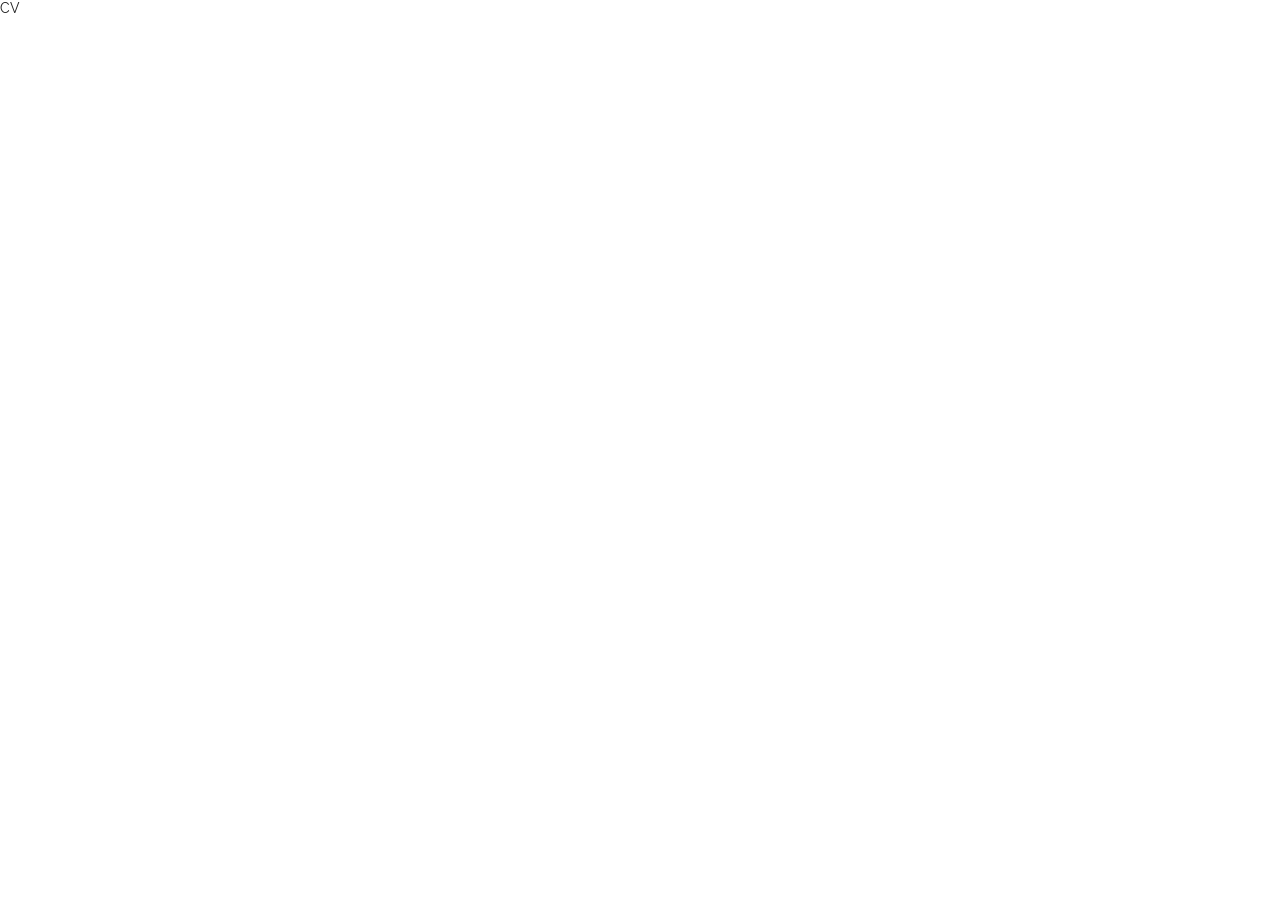
==== cv.html @ 83dac3f7 "Initial commit" ====
<!doctype html>
<html lang="en">
    <head>
        <meta charset="UTF-8" />
        <meta name="viewport" content="width=device-width, initial-scale=1.0" />
        <title>Peder Frang — CV</title>
        <link rel="preconnect" href="https://fonts.googleapis.com" />
        <link rel="preconnect" href="https://fonts.gstatic.com" crossorigin />
        <link
            href="https://fonts.googleapis.com/css2?family=Raleway:wght@400;500;600;700;800&display=swap"
            rel="stylesheet"
        />
        <link rel="stylesheet" href="styles.css" />
        <link rel="icon" href="data:image/svg+xml,<svg xmlns=%22http://www.w3.org/2000/svg%22 viewBox=%220 0 100 100%22><text y=%22.9em%22 font-size=%2290%22>🤓</text></svg>" />
    </head>
    <body>
        CV
    </body>
</html>
---- styles.css ----
/* =============================
   RESET & BASE
   ============================= */
*,
*::before,
*::after {
    box-sizing: border-box;
    margin: 0;
    padding: 0;
}

:root {
    --bg: #ffffff;
    --text: #1f1f1f;
    --muted: #888888;
    --accent: #c97d4a; /* warm amber — dates & sidebar labels */
    --border: #e2e2e2;
    --timeline: #d0d0d0;
    --page-bg: #f5f2ef;
    --font: "Raleway", "Inter", "Segoe UI", sans-serif;
    --sidebar-w: 228px;
}

html {
    font-size: 13.5px;
    font-family: var(--font);
    color: var(--text);
}

body {
    min-height: 100vh;
    width: 100%;
}

.header {
    height: 40px;
    width: 100%;
    > nav {
        height: 100%;
        display: flex;
        gap: 8px;
        align-items: center;
        justify-content: center;
    }
}

/* =============================
   PAGE WRAPPER
   ============================= */

.wrapper {
    display: flex;
    justify-content: center;
    align-items: center;
    padding: 2.5rem 1rem;
}
.cv-page {
    width: 100%;
    max-width: 900px;
    background: var(--bg);
    box-shadow: 0 4px 32px rgba(0, 0, 0, 0.12);
    display: grid;
    grid-template-columns: var(--sidebar-w) 1fr;
    grid-template-rows: auto 1fr;
}

/* =============================
   HEADER (full-width)
   ============================= */
.cv-header {
    grid-column: 1 / -1;
    background: var(--bg);
    padding: 2rem 2rem 1.6rem;
    display: flex;
    flex-direction: column;
    align-items: center;
    gap: 0.4rem;
    border-bottom: 1px solid var(--border);
}

.cv-header__photo {
    width: 80px;
    height: 80px;
    border-radius: 50%;
    overflow: hidden;
    background: #e6e0d8;
    display: flex;
    align-items: center;
    justify-content: center;
    margin-bottom: 0.7rem;
    flex-shrink: 0;
}

.cv-header__photo img {
    width: 100%;
    height: 100%;
    object-fit: cover;
}

.cv-header__initials {
    font-size: 1.5rem;
    font-weight: 700;
    color: #a89880;
    letter-spacing: 0.05em;
}

.cv-header__name {
    font-size: 1.9rem;
    font-weight: 700;
    letter-spacing: 0.22em;
    text-transform: uppercase;
    color: var(--text);
    line-height: 1;
}

.cv-header__meta {
    display: flex;
    align-items: center;
    flex-wrap: wrap;
    justify-content: center;
    font-size: 0.72rem;
    font-weight: 600;
    letter-spacing: 0.1em;
    text-transform: uppercase;
    color: var(--text);
    margin-top: 0.35rem;
    gap: 0;
}

.cv-header__meta-item {
    display: flex;
    align-items: center;
    gap: 0.3rem;
    white-space: nowrap;
}

.cv-header__meta-sep {
    display: inline-block;
    margin: 0 0.8rem;
    color: var(--border);
    font-size: 0.75rem;
}

/* =============================
   SIDEBAR
   ============================= */
.cv-sidebar {
    background: var(--bg);
    padding: 2rem 1.6rem;
    border-right: 1px solid var(--border);
    display: flex;
    flex-direction: column;
    gap: 2rem;
}

.sidebar-section__heading {
    font-size: 0.62rem;
    font-weight: 700;
    letter-spacing: 0.2em;
    text-transform: uppercase;
    color: var(--text);
    text-align: center;
    display: flex;
    align-items: center;
    justify-content: center;
    gap: 0.55rem;
    margin-bottom: 0.9rem;
}

.sidebar-section__heading::before,
.sidebar-section__heading::after {
    content: "◦";
    font-size: 0.65rem;
    color: var(--text);
}

/* DETAILS */
.details-list {
    list-style: none;
    text-align: center;
    display: flex;
    flex-direction: column;
    gap: 0;
}

.details-list li {
    font-size: 0.82rem;
    color: var(--text);
    line-height: 1.6;
}

.details-list li.detail-label {
    font-size: 0.7rem;
    color: var(--accent);
    margin-top: 0.65rem;
    font-weight: 500;
}

.details-list a {
    color: var(--text);
    text-decoration: underline;
    text-underline-offset: 2px;
}

/* LINKS */
.links-list {
    list-style: none;
    text-align: center;
    display: flex;
    flex-direction: column;
    gap: 0.45rem;
}

.links-list a {
    color: var(--text);
    text-decoration: underline;
    text-underline-offset: 2px;
    font-size: 0.84rem;
    font-weight: 500;
}

.links-list a:hover {
    color: var(--accent);
}

/* SKILLS */
.skills-group {
    margin-bottom: 1rem;
}

.skills-group:last-child {
    margin-bottom: 0;
}

.skills-group__heading {
    font-size: 0.6rem;
    font-weight: 700;
    letter-spacing: 0.15em;
    text-transform: uppercase;
    color: var(--accent);
    text-align: center;
    margin-bottom: 0.3rem;
}

.skills-list {
    list-style: none;
    text-align: center;
    display: flex;
    flex-direction: column;
    gap: 0.25rem;
}

.skills-list li {
    font-size: 0.84rem;
    color: var(--text);
}

/* =============================
   MAIN CONTENT
   ============================= */
.cv-main {
    padding: 2rem 2.2rem 2.5rem;
    display: flex;
    flex-direction: column;
    gap: 2.2rem;
}

/* Section headings */
.main-section__heading {
    font-size: 0.7rem;
    font-weight: 700;
    letter-spacing: 0.2em;
    text-transform: uppercase;
    color: var(--text);
    border-bottom: 1px solid var(--border);
    padding-bottom: 0.4rem;
    margin-bottom: 1.1rem;
    display: flex;
    align-items: center;
    gap: 0.55rem;
}

.section-icon {
    font-size: 0.9rem;
    line-height: 1;
    opacity: 0.85;
    flex-shrink: 0;
}

/* PROFILE */
.profile-text {
    font-size: 0.875rem;
    line-height: 1.75;
    color: var(--text);
    font-weight: 600;
    padding-left: 1.1rem;
    border-left: 2.5px solid var(--border);
}

/* =============================
   TIMELINE
   ============================= */
.timeline {
    position: relative;
    padding-left: 1.3rem;
}

/* vertical connecting line */
.timeline::before {
    content: "";
    position: absolute;
    left: 0.22rem;
    top: 0.55rem;
    bottom: 0.6rem;
    width: 1px;
    background: var(--timeline);
}

.timeline-item {
    position: relative;
    padding-bottom: 1.6rem;
}

.timeline-item:last-child {
    padding-bottom: 0;
}

/* diamond dot */
.timeline-item::before {
    content: "";
    position: absolute;
    left: -1.08rem;
    top: 0.36rem;
    width: 0.5rem;
    height: 0.5rem;
    background: var(--bg);
    border: 1.5px solid var(--timeline);
    transform: rotate(45deg);
}

/* JOB */
.job__title-line {
    font-size: 0.9rem;
    font-weight: 700;
    color: var(--text);
    line-height: 1.35;
}

.job__period {
    font-size: 0.78rem;
    color: var(--accent);
    margin-top: 0.12rem;
    margin-bottom: 0.55rem;
}

.job__description {
    font-size: 0.84rem;
    line-height: 1.65;
    color: var(--text);
    margin-bottom: 0.55rem;
}

.job__highlights {
    display: flex;
    flex-direction: column;
    gap: 0.7rem;
}

.highlight__project {
    font-size: 0.88rem;
    font-weight: 700;
    color: var(--text);
    margin-bottom: 0.4rem;
}

.highlight__bullets {
    list-style: none;
    display: flex;
    flex-direction: column;
    gap: 0.3rem;
}

.highlight__bullets li {
    font-size: 0.84rem;
    line-height: 1.55;
    color: var(--text);
    padding-left: 1rem;
    position: relative;
}

.highlight__bullets li::before {
    content: "•";
    position: absolute;
    left: 0;
    color: var(--text);
}

/* EDUCATION */
.edu-item__title-line {
    font-size: 0.9rem;
    font-weight: 700;
    color: var(--text);
}

.edu-item__period {
    font-size: 0.78rem;
    color: var(--accent);
    margin-top: 0.12rem;
}

/* =============================
   LOADING / ERROR STATE
   ============================= */
.loading {
    grid-column: 1 / -1;
    text-align: center;
    padding: 4rem;
    color: var(--muted);
    font-size: 1rem;
}

/* =============================
   PRINT STYLES
   ============================= */
@media print {
    body {
        background: none;
        padding: 0;
    }
    .cv-page {
        box-shadow: none;
        max-width: 100%;
    }
}

/* =============================
   RESPONSIVE (narrow screens)
   ============================= */
@media (max-width: 640px) {
    .cv-page {
        grid-template-columns: 1fr;
    }
    .cv-sidebar {
        border-right: none;
        border-bottom: 1px solid var(--border);
    }
    .cv-main {
        padding: 1.5rem;
    }
    .cv-header__meta {
        flex-direction: column;
        gap: 0.3rem;
    }
    .cv-header__meta-sep {
        display: none;
    }
}
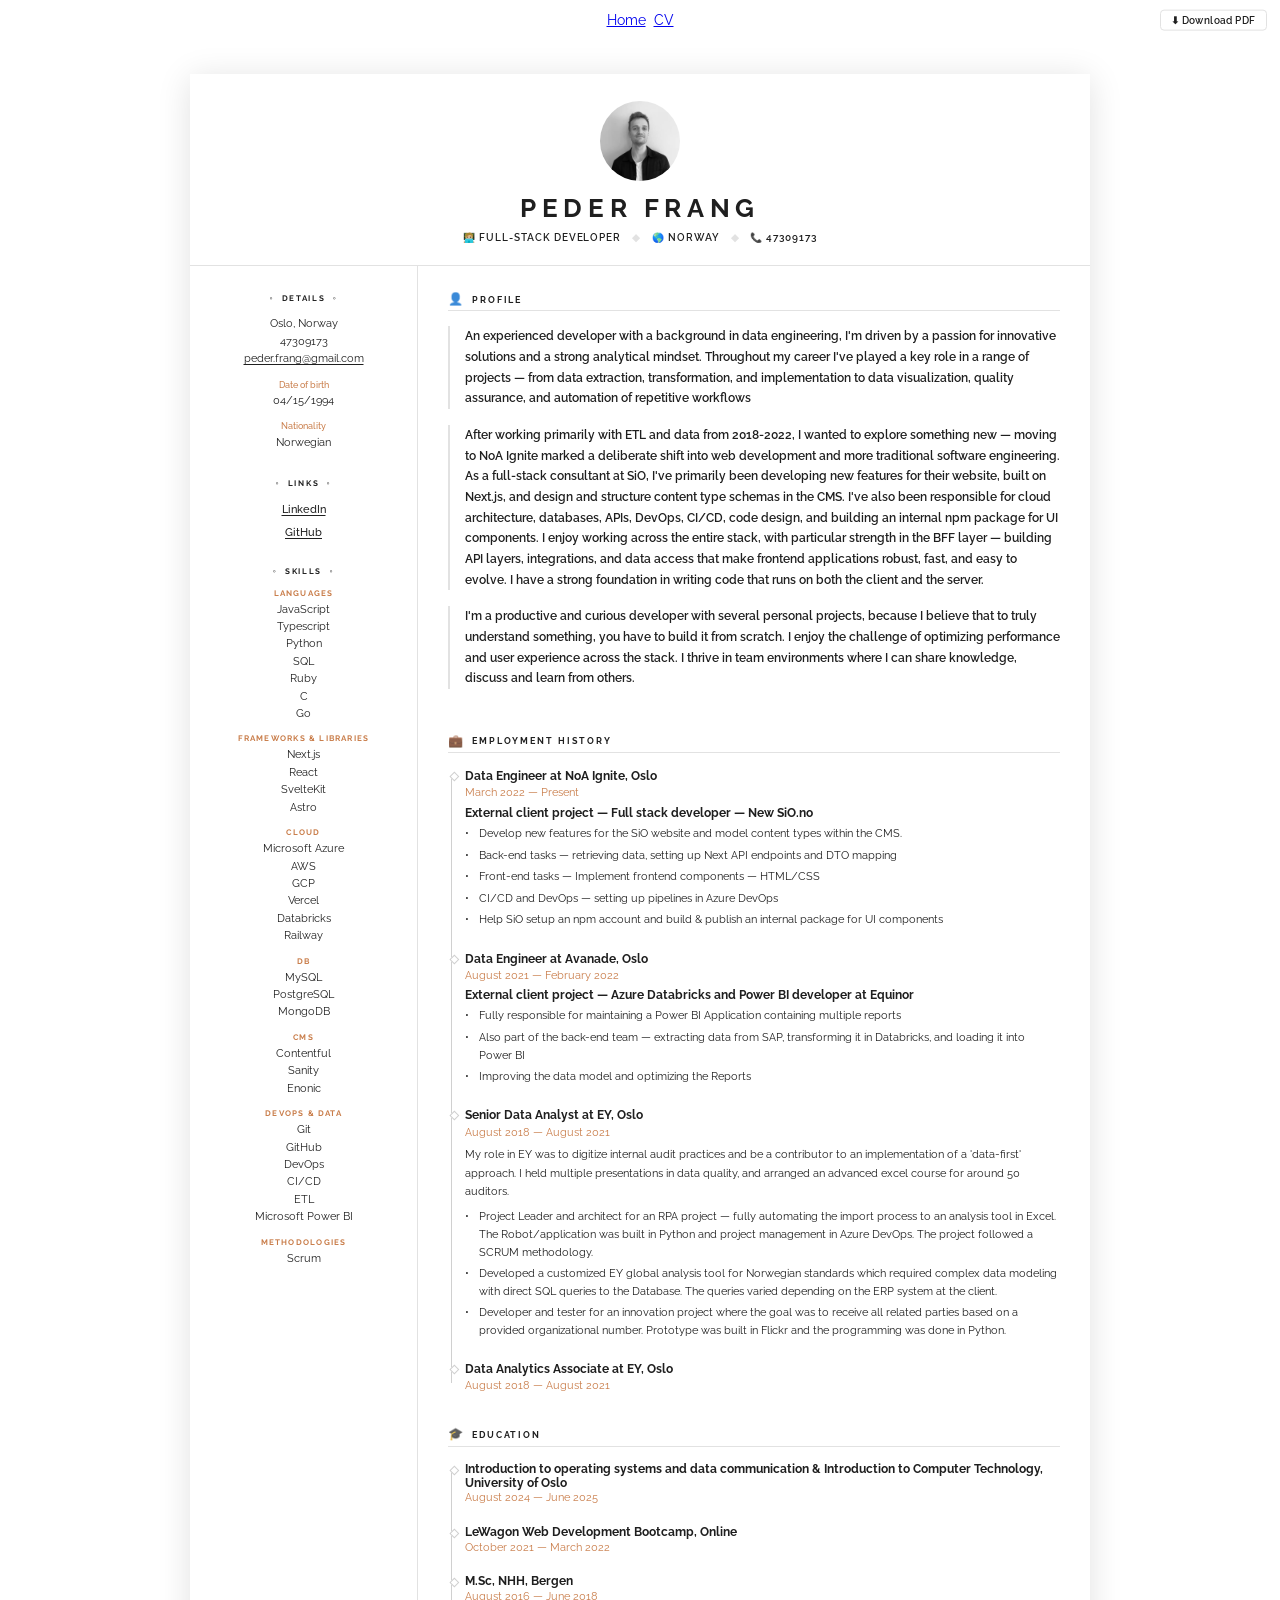
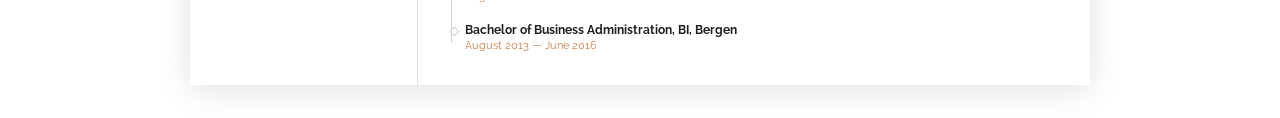
==== commit b467f33e: "Add home and cv page and top projects" ====
--- a/cv.html
+++ b/cv.html
@@ -3,7 +3,7 @@
     <head>
         <meta charset="UTF-8" />
         <meta name="viewport" content="width=device-width, initial-scale=1.0" />
-        <title>Peder Frang — CV</title>
+        <title>Peder Frang</title>
         <link rel="preconnect" href="https://fonts.googleapis.com" />
         <link rel="preconnect" href="https://fonts.gstatic.com" crossorigin />
         <link
@@ -11,9 +11,240 @@
             rel="stylesheet"
         />
         <link rel="stylesheet" href="styles.css" />
-        <link rel="icon" href="data:image/svg+xml,<svg xmlns=%22http://www.w3.org/2000/svg%22 viewBox=%220 0 100 100%22><text y=%22.9em%22 font-size=%2290%22>🤓</text></svg>" />
+        <link
+            rel="icon"
+            href="data:image/svg+xml,<svg xmlns=%22http://www.w3.org/2000/svg%22 viewBox=%220 0 100 100%22><text y=%22.9em%22 font-size=%2290%22>🤓</text></svg>"
+        />
     </head>
     <body>
-        CV
+        <header class="header">
+            <nav>
+                <a href="index.html"> Home </a>
+                <a href="cv.html"> CV </a>
+            </nav>
+            <button
+                class="print-btn"
+                onclick="window.print()"
+                title="Save as PDF"
+            >
+                ⬇ Download PDF
+            </button>
+        </header>
+
+        <div class="wrapper">
+            <main class="cv-page" id="cv-page"></main>
+        </div>
+
+        <script src="cv-data.js"></script>
+        <script>
+            function loadCV() {
+                const page = document.getElementById("cv-page");
+                page.innerHTML = buildCV(CV_DATA);
+            }
+
+            function esc(str) {
+                if (!str) return "";
+                return str
+                    .replace(/&/g, "&amp;")
+                    .replace(/</g, "&lt;")
+                    .replace(/>/g, "&gt;")
+                    .replace(/"/g, "&quot;");
+            }
+
+            function buildCV(d) {
+                return `
+        ${buildHeader(d)}
+        ${buildSidebar(d)}
+        ${buildMain(d)}
+      `;
+            }
+
+            /* ── Header ──────────────────────────────── */
+            function buildHeader(d) {
+                const c = d.contact;
+                // Show city/region (everything after the street address)
+                const cityLine = c.address.includes(",")
+                    ? c.address.split(",").slice(1).join(",").trim()
+                    : c.address;
+
+                const initials = d.name
+                    .split(" ")
+                    .map((n) => n[0])
+                    .join("");
+                const photoHtml = d.photo
+                    ? `<img src="${esc(d.photo)}" alt="${esc(d.name)}">`
+                    : `<span class="cv-header__initials">${esc(initials)}</span>`;
+
+                return `
+        <header class="cv-header">
+          <div class="cv-header__photo">${photoHtml}</div>
+          <div class="cv-header__name">${esc(d.name)}</div>
+          <div class="cv-header__meta">
+            <span class="cv-header__meta-item">🧑🏼‍💻 ${esc(d.title)}</span>
+            <span class="cv-header__meta-sep">◆</span>
+            <span class="cv-header__meta-item">🌎 ${esc(cityLine)}</span>
+            <span class="cv-header__meta-sep">◆</span>
+            <span class="cv-header__meta-item">📞 ${esc(c.phone)}</span>
+          </div>
+        </header>
+      `;
+            }
+
+            /* ── Sidebar ─────────────────────────────── */
+            function buildSidebar(d) {
+                const c = d.contact;
+                return `
+        <aside class="cv-sidebar">
+
+          <section class="sidebar-section">
+            <h2 class="sidebar-section__heading">Details</h2>
+            <ul class="details-list">
+              <li>${esc(c.address)}</li>
+              <li>${esc(c.phone)}</li>
+              <li><a href="mailto:${esc(c.email)}">${esc(c.email)}</a></li>
+              <li class="detail-label">Date of birth</li>
+              <li>${esc(c.dateOfBirth)}</li>
+              <li class="detail-label">Nationality</li>
+              <li>${esc(c.nationality)}</li>
+            </ul>
+          </section>
+
+          <section class="sidebar-section">
+            <h2 class="sidebar-section__heading">Links</h2>
+            <ul class="links-list">
+              ${d.links
+                  .map(
+                      (l) => `
+                <li><a href="${esc(l.url)}" target="_blank" rel="noopener">${esc(l.label)}</a></li>
+              `,
+                  )
+                  .join("")}
+            </ul>
+          </section>
+
+          <section class="sidebar-section">
+            <h2 class="sidebar-section__heading">Skills</h2>
+            ${Object.entries(d.skills)
+                .map(
+                    ([category, items]) => `
+              <div class="skills-group">
+                <h3 class="skills-group__heading">${esc(category)}</h3>
+                <ul class="skills-list">
+                  ${items.map((s) => `<li>${esc(s)}</li>`).join("")}
+                </ul>
+              </div>
+            `,
+                )
+                .join("")}
+          </section>
+
+        </aside>
+      `;
+            }
+
+            /* ── Main content ────────────────────────── */
+            function buildMain(d) {
+                return `
+        <div class="cv-main">
+          ${buildProfile(d)}
+          ${buildEmployment(d)}
+          ${buildEducation(d)}
+        </div>
+      `;
+            }
+
+            function buildProfile(d) {
+                return `
+        <section>
+          <h2 class="main-section__heading">
+            <span class="section-icon">&#128100;</span>
+            Profile
+          </h2>
+          ${d.profile.map((p) => `<p class="profile-text">${esc(p)}</p><br/>`).join("")}
+        </section>
+      `;
+            }
+
+            function buildEmployment(d) {
+                const items = d.employment
+                    .map((job) => {
+                        const titleLine =
+                            [job.role, job.company, job.location]
+                                .filter(Boolean)
+                                .join(" at ")
+                                .replace(
+                                    " at " + job.company,
+                                    ` at ${job.company}`,
+                                ) + (job.location ? `, ${job.location}` : "");
+
+                        // Build: "Role at Company, Location"
+                        const fullTitle = job.location
+                            ? `${esc(job.role)} at ${esc(job.company)}, ${esc(job.location)}`
+                            : `${esc(job.role)} at ${esc(job.company)}`;
+
+                        const highlights = job.highlights
+                            .map(
+                                (h) => `
+              <div>
+                ${h.project ? `<p class="highlight__project">${esc(h.project)}</p>` : ""}
+                ${
+                    h.bullets && h.bullets.length
+                        ? `<ul class="highlight__bullets">
+                    ${h.bullets.map((b) => `<li>${esc(b)}</li>`).join("")}
+                  </ul>`
+                        : ""
+                }
+              </div>
+            `,
+                            )
+                            .join("");
+
+                        return `
+            <article class="timeline-item">
+              <div class="job__title-line">${fullTitle}</div>
+              <div class="job__period">${esc(job.period)}</div>
+              ${job.description ? `<p class="job__description">${esc(job.description)}</p>` : ""}
+              ${highlights ? `<div class="job__highlights">${highlights}</div>` : ""}
+            </article>
+          `;
+                    })
+                    .join("");
+
+                return `
+        <section>
+          <h2 class="main-section__heading">
+            <span class="section-icon">&#128188;</span>
+            Employment History
+          </h2>
+          <div class="timeline">${items}</div>
+        </section>
+      `;
+            }
+
+            function buildEducation(d) {
+                const items = d.education
+                    .map(
+                        (edu) => `
+        <article class="timeline-item">
+          <div class="edu-item__title-line">${esc(edu.degree)}${edu.institution ? `, ${esc(edu.institution)}` : ""}</div>
+          <div class="edu-item__period">${esc(edu.period)}</div>
+        </article>
+      `,
+                    )
+                    .join("");
+
+                return `
+        <section>
+          <h2 class="main-section__heading">
+            <span class="section-icon">&#127891;</span>
+            Education
+          </h2>
+          <div class="timeline">${items}</div>
+        </section>
+      `;
+            }
+
+            loadCV();
+        </script>
     </body>
 </html>
--- a/styles.css
+++ b/styles.css
@@ -35,6 +35,7 @@
 .header {
     height: 40px;
     width: 100%;
+    position: relative;
     > nav {
         height: 100%;
         display: flex;
@@ -420,16 +421,83 @@
 }
 
 /* =============================
+   PRINT BUTTON
+   ============================= */
+.print-btn {
+    position: absolute;
+    right: 1rem;
+    top: 50%;
+    transform: translateY(-50%);
+    background: none;
+    border: 1px solid var(--border);
+    border-radius: 4px;
+    padding: 0.25rem 0.75rem;
+    font-family: var(--font);
+    font-size: 0.75rem;
+    font-weight: 600;
+    color: var(--text);
+    cursor: pointer;
+    letter-spacing: 0.04em;
+    transition: border-color 0.15s, color 0.15s;
+}
+.print-btn:hover {
+    border-color: var(--accent);
+    color: var(--accent);
+}
+
+/* =============================
    PRINT STYLES
    ============================= */
 @media print {
+    @page {
+        size: A4;
+        margin: 0.6cm 0.8cm;
+    }
+
+    html {
+        font-size: 12px;
+    }
+
     body {
-        background: none;
+        background: white;
         padding: 0;
-    }
+        margin: 0;
+        -webkit-print-color-adjust: exact;
+        print-color-adjust: exact;
+    }
+
+    /* Hide non-CV chrome */
+    .header,
+    .print-btn {
+        display: none !important;
+    }
+
+    .wrapper {
+        padding: 0;
+        display: block;
+    }
+
     .cv-page {
         box-shadow: none;
         max-width: 100%;
+        width: 100%;
+    }
+
+    /* Keep each job/edu entry together on a page when possible */
+    .timeline-item {
+        page-break-inside: avoid;
+        break-inside: avoid;
+    }
+
+    /* Keep section headings with the content that follows */
+    .main-section__heading {
+        page-break-after: avoid;
+        break-after: avoid;
+    }
+
+    /* Ensure links print as readable text */
+    a[href]::after {
+        content: none;
     }
 }
 
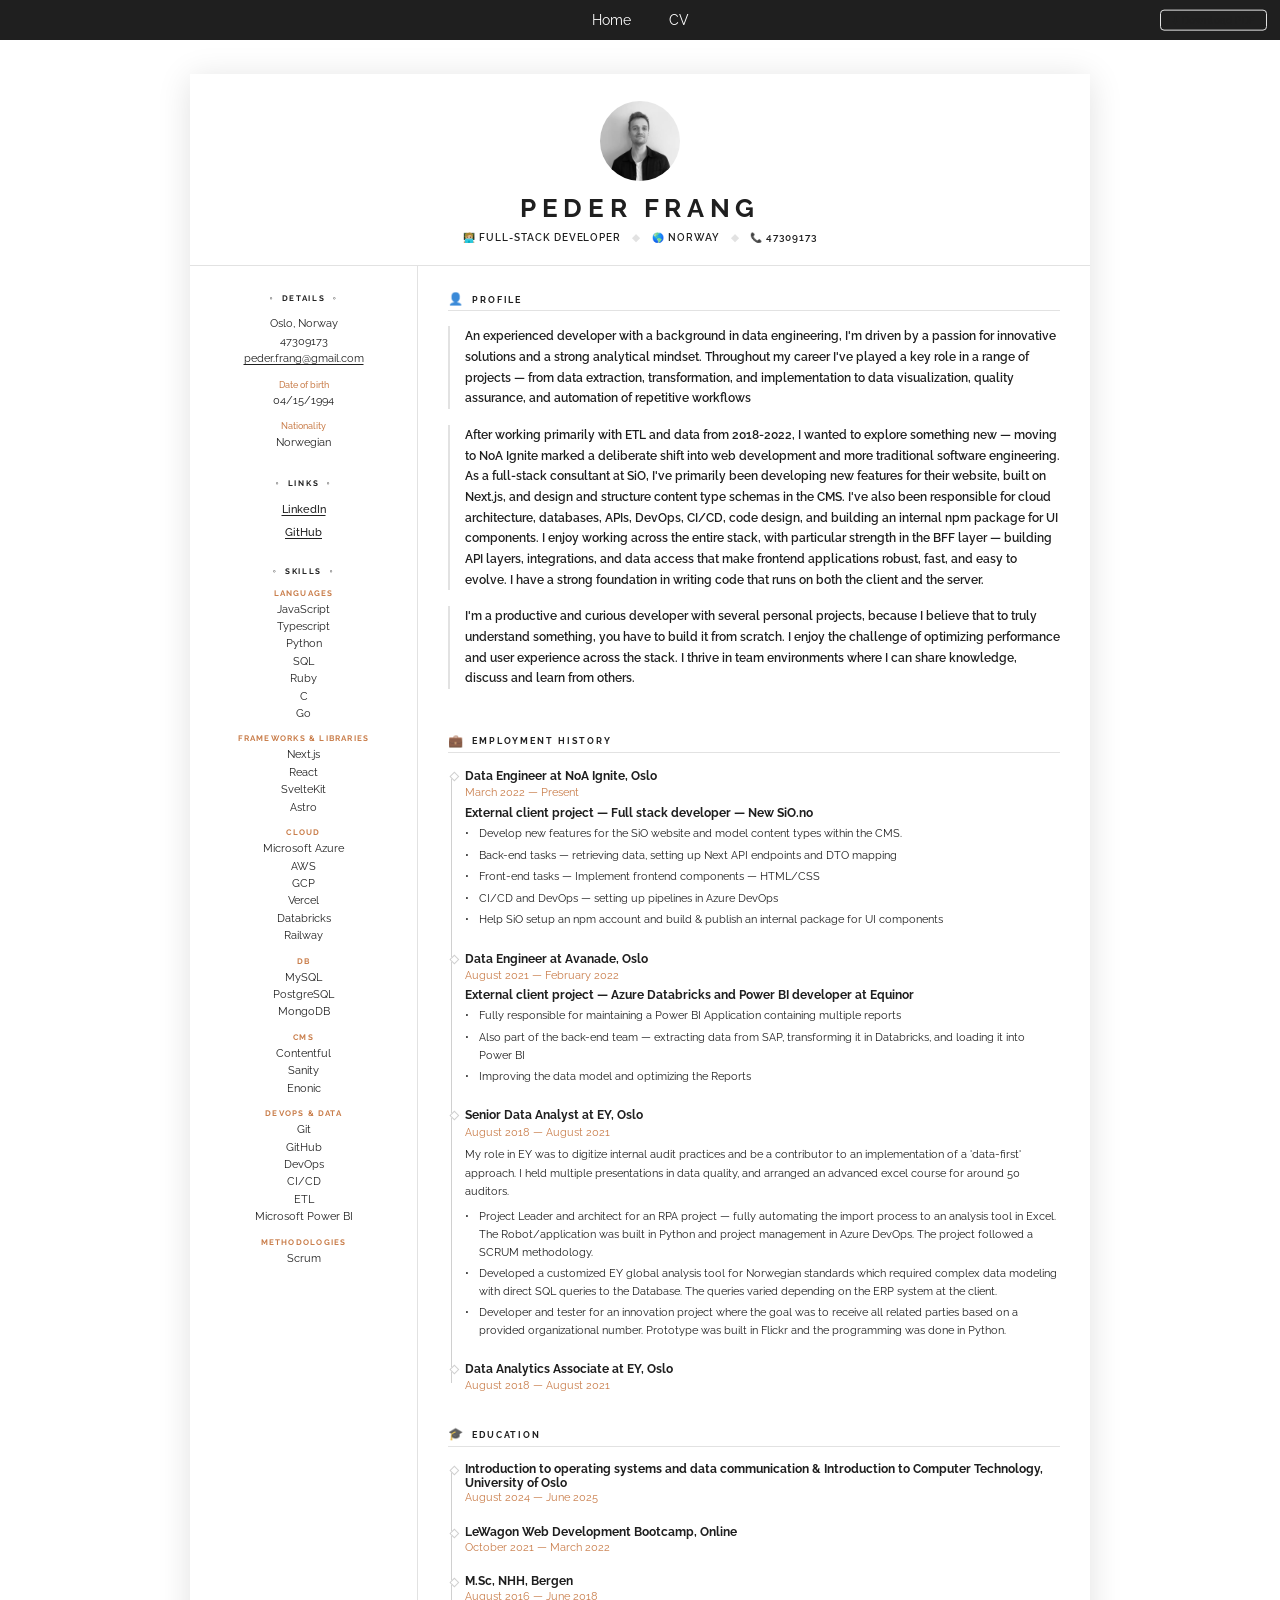
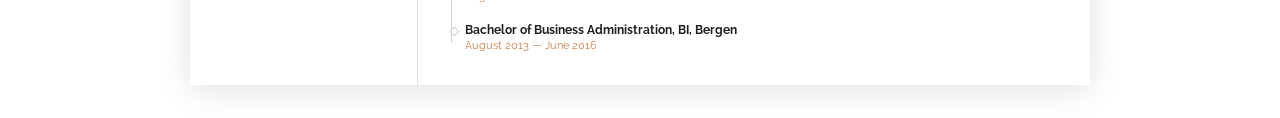
==== commit 3332e2c3: "Add header.css" ====
--- a/cv.html
+++ b/cv.html
@@ -11,6 +11,7 @@
             rel="stylesheet"
         />
         <link rel="stylesheet" href="styles.css" />
+        <link rel="stylesheet" href="header.css" />
         <link
             rel="icon"
             href="data:image/svg+xml,<svg xmlns=%22http://www.w3.org/2000/svg%22 viewBox=%220 0 100 100%22><text y=%22.9em%22 font-size=%2290%22>🤓</text></svg>"
--- a/header.css
+++ b/header.css
@@ -0,0 +1,10 @@
+.header {
+    background: #1f1f1f;
+
+    & a {
+        color: #fff;
+        text-decoration: none;
+        padding: 10px 15px;
+        display: inline-block;
+    }
+}
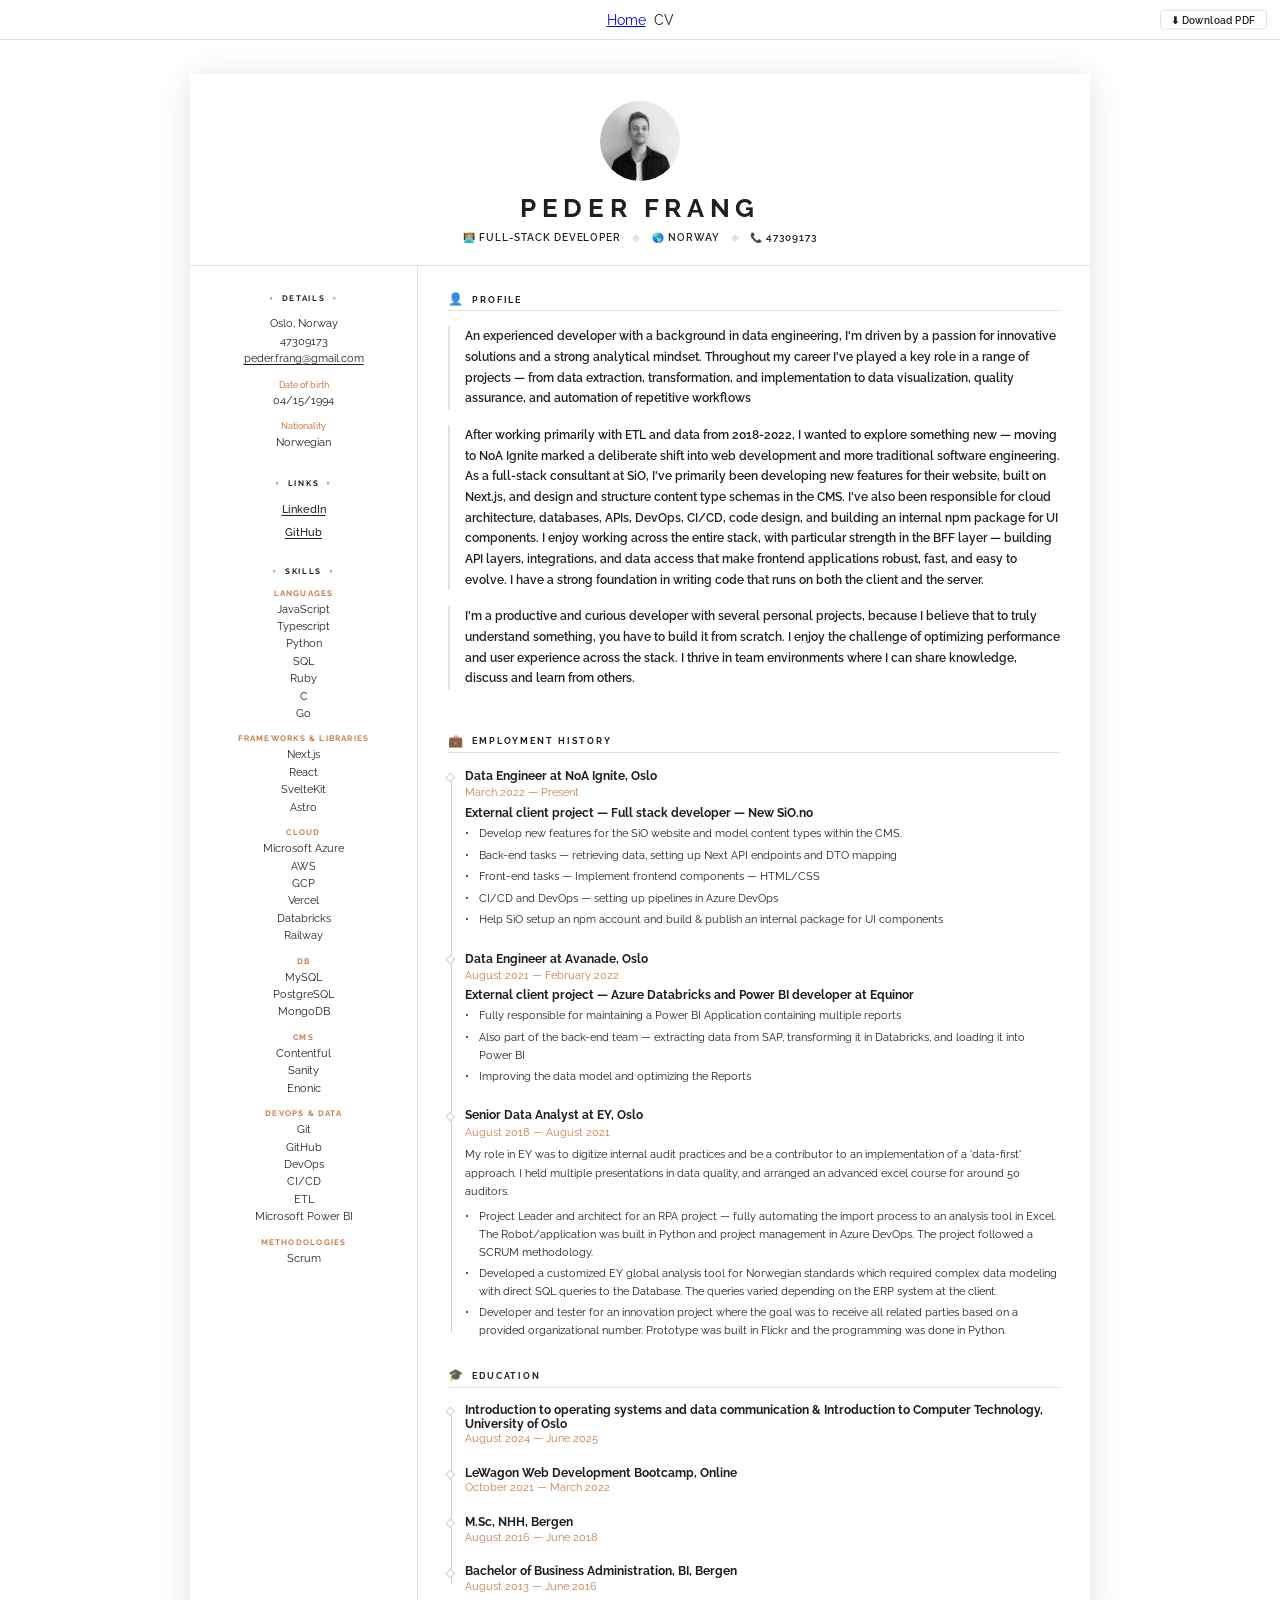
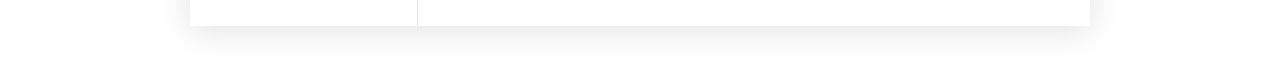
==== commit 76e42987: "Header" ====
--- a/cv.html
+++ b/cv.html
@@ -21,7 +21,7 @@
         <header class="header">
             <nav>
                 <a href="index.html"> Home </a>
-                <a href="cv.html"> CV </a>
+                <p>CV</p>
             </nav>
             <button
                 class="print-btn"
--- a/styles.css
+++ b/styles.css
@@ -326,12 +326,12 @@
     padding-bottom: 0;
 }
 
-/* diamond dot */
+/* diamond dot — left/top center the diamond on the vertical line and the title's cap-height */
 .timeline-item::before {
     content: "";
     position: absolute;
-    left: -1.08rem;
-    top: 0.36rem;
+    left: -1.33rem;
+    top: 0.4rem;
     width: 0.5rem;
     height: 0.5rem;
     background: var(--bg);
@@ -419,32 +419,6 @@
     color: var(--muted);
     font-size: 1rem;
 }
-
-/* =============================
-   PRINT BUTTON
-   ============================= */
-.print-btn {
-    position: absolute;
-    right: 1rem;
-    top: 50%;
-    transform: translateY(-50%);
-    background: none;
-    border: 1px solid var(--border);
-    border-radius: 4px;
-    padding: 0.25rem 0.75rem;
-    font-family: var(--font);
-    font-size: 0.75rem;
-    font-weight: 600;
-    color: var(--text);
-    cursor: pointer;
-    letter-spacing: 0.04em;
-    transition: border-color 0.15s, color 0.15s;
-}
-.print-btn:hover {
-    border-color: var(--accent);
-    color: var(--accent);
-}
-
 /* =============================
    PRINT STYLES
    ============================= */
--- a/header.css
+++ b/header.css
@@ -1,10 +1,51 @@
 .header {
-    background: #1f1f1f;
-
+    border-bottom: 1px solid var(--border);
+    & nav {
+        display: flex;
+        align-items: center;
+    }
+    & a,
+    & nav p {
+        display: inline-block;
+        margin: 0;
+    }
     & a {
-        color: #fff;
+        text-decoration: underline;
+        &:hover {
+            background: var(--bg);
+            color: var(--text);
+            text-decoration: none;
+        }
+    }
+    & nav p {
         text-decoration: none;
-        padding: 10px 15px;
-        display: inline-block;
     }
 }
+
+/* =============================
+   PRINT BUTTON
+   ============================= */
+.print-btn {
+    position: absolute;
+    right: 1rem;
+    top: 50%;
+    transform: translateY(-50%);
+    background: none;
+    border: 1px solid var(--border);
+    border-radius: 4px;
+    padding: 0.25rem 0.75rem;
+    font-family: var(--font);
+    font-size: 0.75rem;
+    font-weight: 600;
+    color: var(--text);
+    cursor: pointer;
+    letter-spacing: 0.04em;
+    transition:
+        border-color 0.15s,
+        color 0.15s;
+}
+
+.print-btn:hover {
+    border-color: var(--accent);
+    color: var(--accent);
+}
